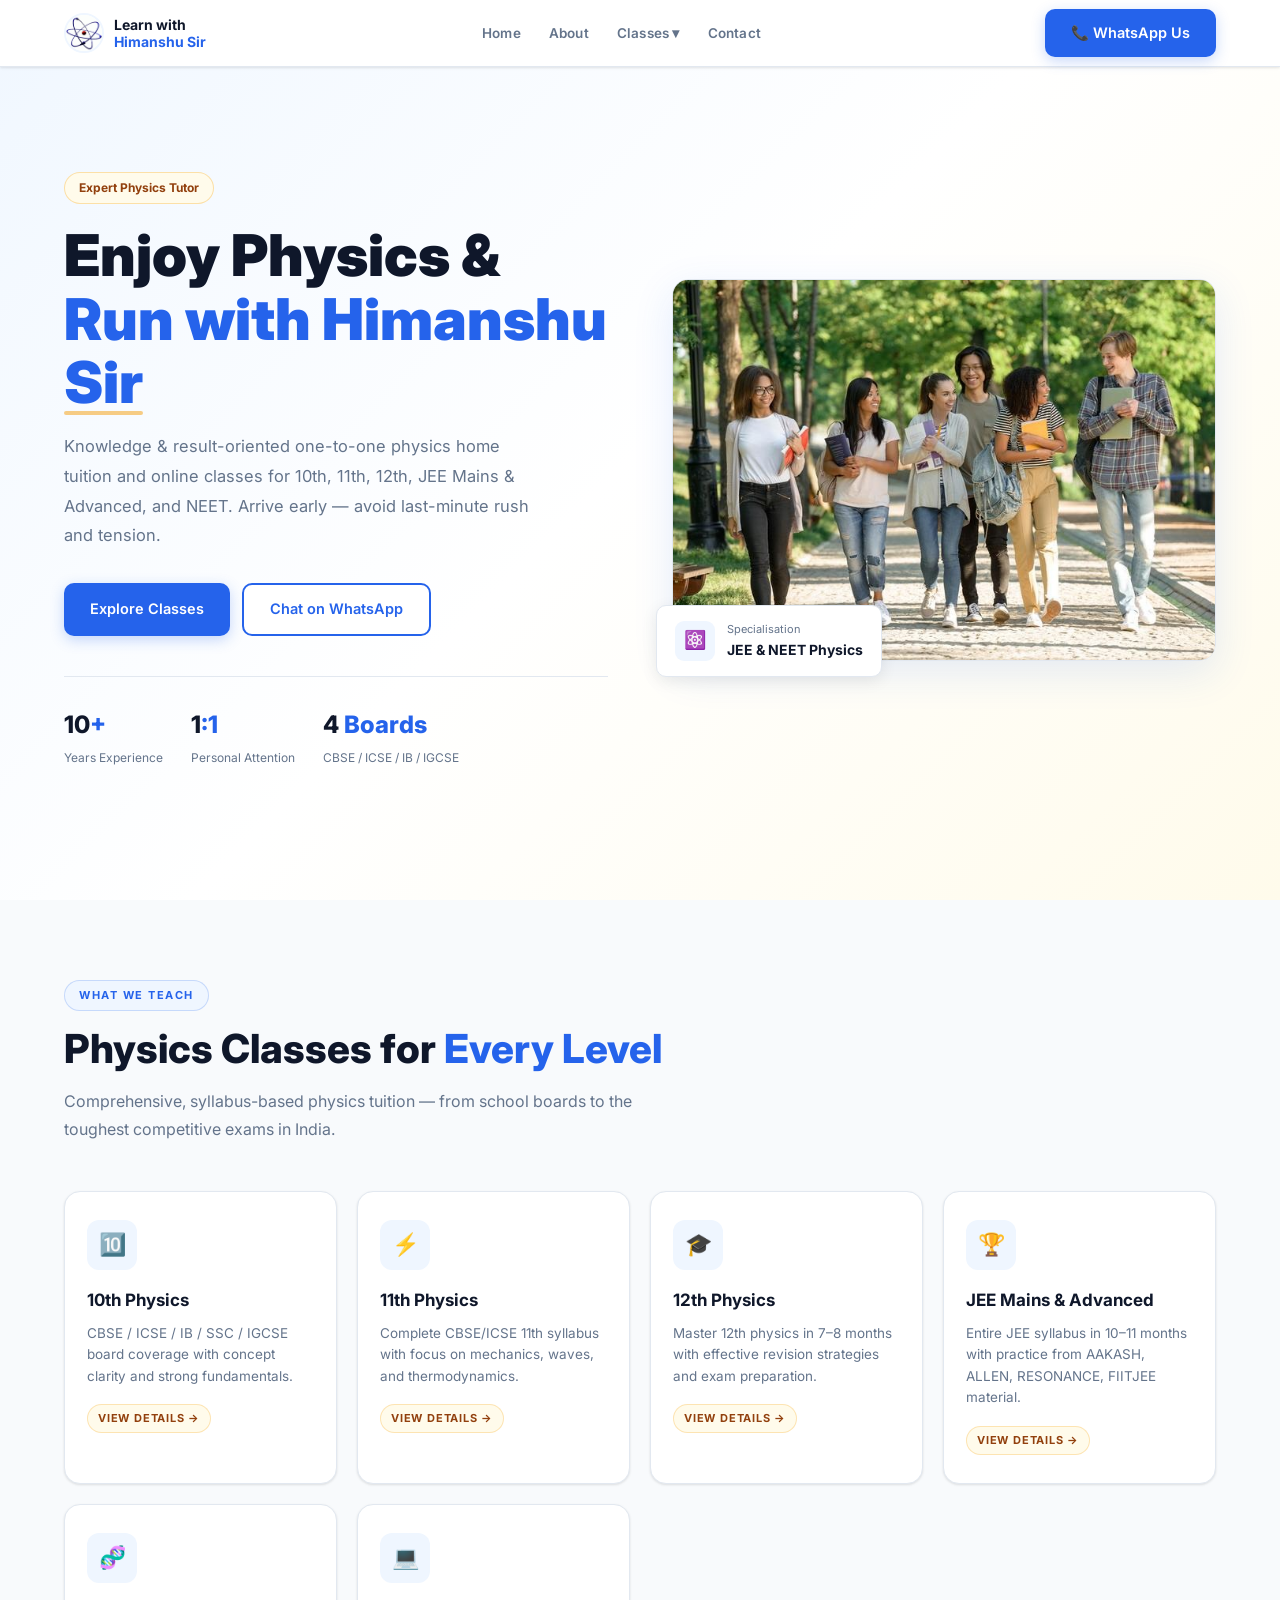
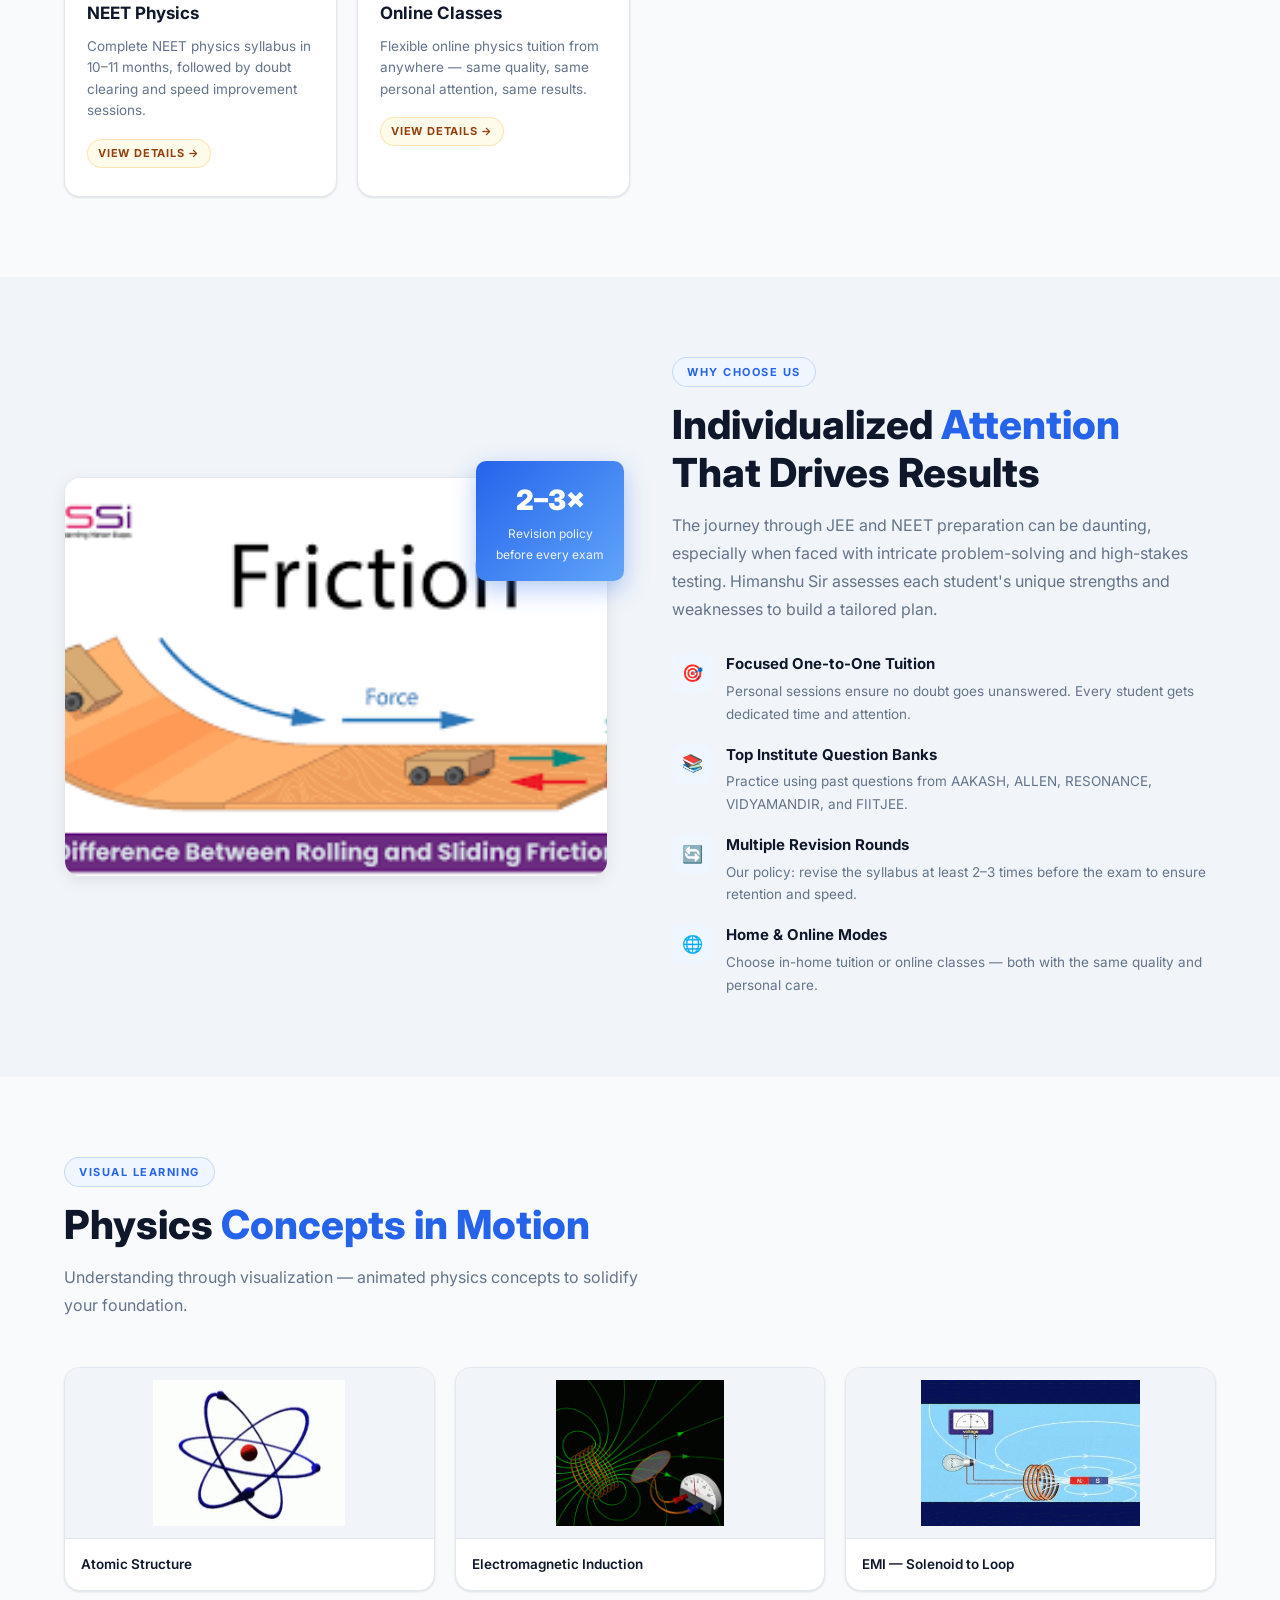
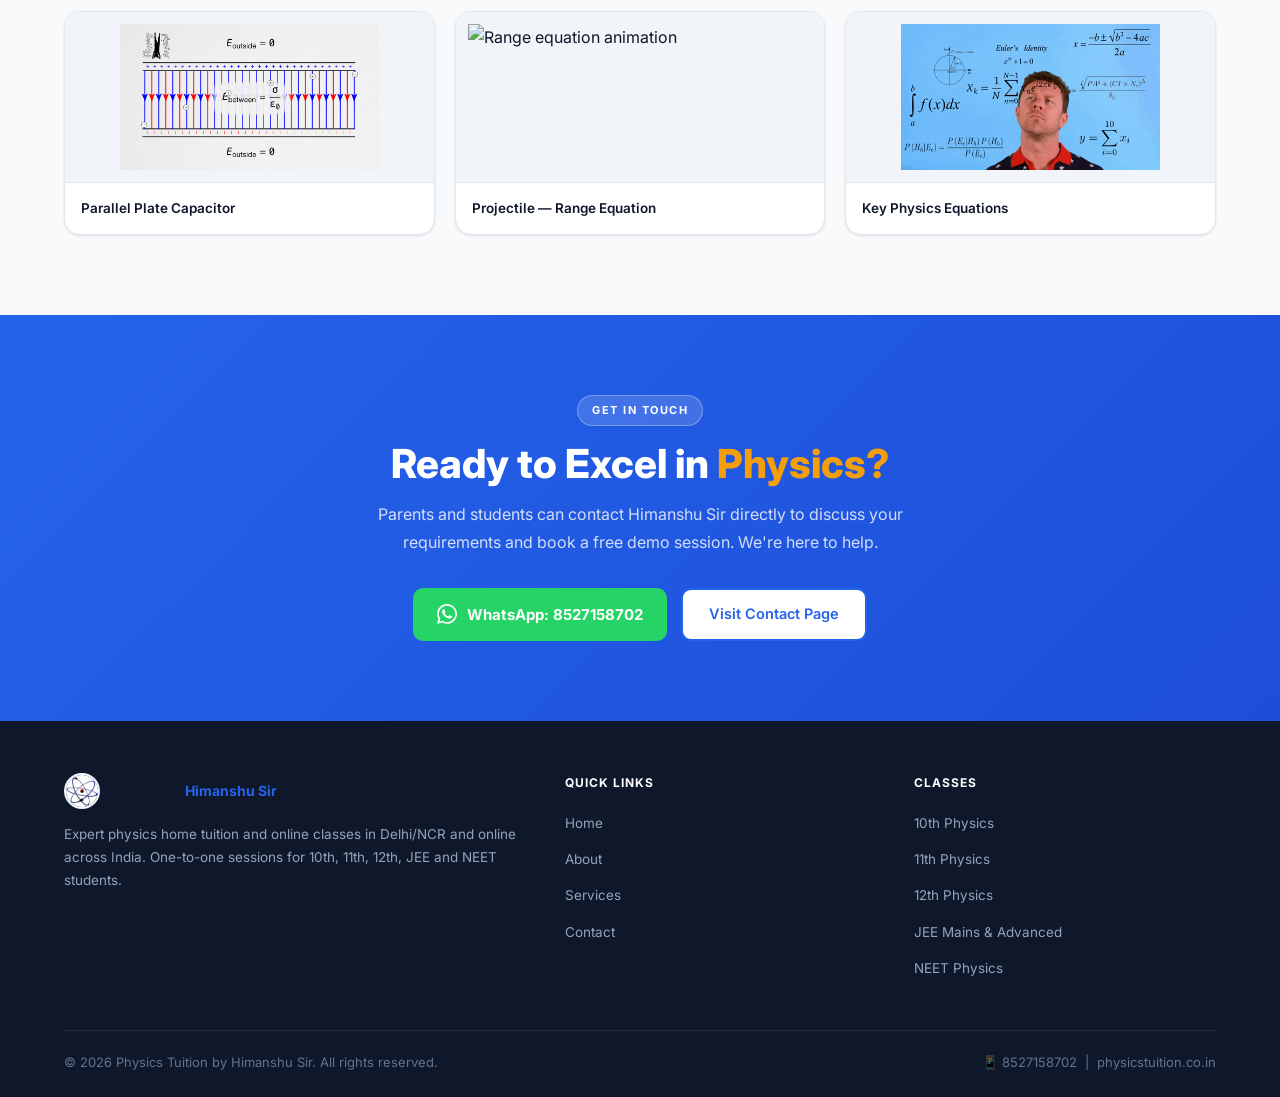
==== physicstuition-website/index.html @ 01b3d17a "first and last" ====
<!DOCTYPE html>
<html lang="en">

<head>
	<meta charset="UTF-8" />
	<meta name="viewport" content="width=device-width, initial-scale=1.0" />
	<meta name="description"
		content="Physics home tuition (one to one) and online classes for 10th, 11th, 12th, IIT/JEE and NEET preparation. Personalized guidance by Himanshu Sir." />
	<meta name="keywords"
		content="physics home tuition, physics online classes, JEE physics, NEET physics, 12th physics, Himanshu Sir" />
	<meta property="og:title" content="Physics Home Tuition & Online Classes | Himanshu Sir" />
	<meta property="og:description"
		content="One-to-one physics tuition for 10th, 11th, 12th, JEE and NEET by expert tutor Himanshu Sir." />
	<meta property="og:type" content="website" />
	<title>Physics Home Tuition &amp; Online Classes | Himanshu Sir</title>

	<!-- Favicons -->
	<link rel="icon" type="image/png" sizes="32x32" href="assets/images/favicon-32.png" />
	<link rel="icon" type="image/png" sizes="16x16" href="assets/images/favicon-16.png" />
	<link rel="apple-touch-icon" href="assets/images/favicon-180.png" />

	<!-- Stylesheet -->
	<link rel="stylesheet" href="assets/css/style.css" />
</head>

<body>

	<!-- ============================================================
       NAVIGATION
  ============================================================ -->
	<nav class="navbar" id="navbar">
		<div class="container">
			<div class="nav-inner">

				<!-- Logo -->
				<a href="index.html" class="nav-logo">
					<img src="assets/animations/abstract-atom.gif" alt="Physics Tuition Logo" />
					<span class="nav-logo-text">
						Learn with<br /><span>Himanshu Sir</span>
					</span>
				</a>

				<!-- Desktop Links -->
				<ul class="nav-links">
					<li><a href="index.html">Home</a></li>
					<li><a href="pages/home-tuition.html">About</a></li>

					<li class="nav-dropdown">
						<span>Classes ▾</span>
						<div class="nav-dropdown-menu">
							<a href="pages/syllabus.html">10th Physics</a>
							<a href="pages/physics-home-tuition.html">11th Physics</a>
							<a href="pages/12th-physics.html">12th Physics</a>
							<a href="pages/jee-mains.html">JEE Mains &amp; Advanced</a>
							<a href="pages/neet.html">NEET Physics</a>
							<a href="pages/online-classes.html">Online Classes</a>
						</div>
					</li>

					<li><a href="pages/contact.html">Contact</a></li>
				</ul>

				<!-- CTA Button -->
				<a href="https://wa.me/918527158702?text=thank%20you%20for%20choosing%20physics%20classes%20by%20Himanshu%20sir"
					class="btn btn-primary nav-cta" target="_blank" rel="noopener noreferrer">
					📞 WhatsApp Us
				</a>

				<!-- Hamburger -->
				<button class="nav-hamburger" id="hamburger" aria-label="Open menu">
					<span></span>
					<span></span>
					<span></span>
				</button>

			</div>
		</div>
	</nav>

	<!-- Mobile Navigation -->
	<div class="mobile-nav" id="mobileNav">
		<button class="mobile-nav-close" id="mobileClose">✕</button>
		<a href="index.html">Home</a>
		<a href="pages/home-tuition.html">About</a>
		<details>
			<summary>Classes</summary>
			<div>
				<a href="pages/syllabus.html">10th Physics</a>
				<a href="pages/physics-home-tuition.html">11th Physics</a>
				<a href="pages/12th-physics.html">12th Physics</a>
				<a href="pages/jee-mains.html">JEE Mains &amp; Advanced</a>
				<a href="pages/neet.html">NEET Physics</a>
				<a href="pages/online-classes.html">Online Classes</a>
			</div>
		</details>
		<a href="pages/contact.html">Contact</a>
		<a href="https://wa.me/918527158702" target="_blank" rel="noopener noreferrer"
			style="color: #25D366; margin-top: 8px;">
			WhatsApp: 8527158702
		</a>
	</div>


	<!-- ============================================================
       HERO
  ============================================================ -->
	<section class="hero">
		<div class="hero-bg"></div>
		<div class="hero-grid"></div>

		<div class="container">
			<div class="hero-content">

				<!-- Left: Text -->
				<div class="hero-text">
					<div class="hero-badge">Expert Physics Tutor</div>

					<h1 class="hero-title">
						Enjoy Physics &amp;<br />
						<span class="highlight">Run with Himanshu Sir</span>
					</h1>

					<p class="hero-desc">
						Knowledge &amp; result-oriented one-to-one physics home tuition and online classes
						for 10th, 11th, 12th, JEE Mains &amp; Advanced, and NEET. Arrive early — avoid
						last-minute rush and tension.
					</p>

					<div class="hero-actions">
						<a href="pages/home-tuition.html" class="btn btn-primary">Explore Classes</a>
						<a href="https://wa.me/918527158702" class="btn btn-outline" target="_blank"
							rel="noopener noreferrer">
							Chat on WhatsApp
						</a>
					</div>

					<div class="hero-stats">
						<div>
							<div class="hero-stat-num">10<span>+</span></div>
							<div class="hero-stat-label">Years Experience</div>
						</div>
						<div>
							<div class="hero-stat-num">1<span>:1</span></div>
							<div class="hero-stat-label">Personal Attention</div>
						</div>
						<div>
							<div class="hero-stat-num">4<span> Boards</span></div>
							<div class="hero-stat-label">CBSE / ICSE / IB / IGCSE</div>
						</div>
					</div>
				</div>

				<!-- Right: Visual Card -->
				<div class="hero-visual">
					<div class="hero-img-card">
						<img src="assets/images/hero-banner.jpg" alt="Physics classes in progress" loading="lazy" />
					</div>
					<div class="hero-float-card">
						<div class="icon">⚛️</div>
						<div>
							<div class="label">Specialisation</div>
							<div class="value">JEE &amp; NEET Physics</div>
						</div>
					</div>
				</div>

			</div>
		</div>
	</section>


	<!-- ============================================================
       CLASSES / COURSES
  ============================================================ -->
	<section class="section" id="classes">
		<div class="container">
			<span class="section-tag">What We Teach</span>
			<h2 class="section-title">Physics Classes for <span>Every Level</span></h2>
			<p class="section-subtitle">
				Comprehensive, syllabus-based physics tuition — from school boards to the toughest
				competitive exams in India.
			</p>

			<div class="courses-grid">

				<div class="course-card">
					<div class="course-icon">🔟</div>
					<h3 class="course-title">10th Physics</h3>
					<p class="course-desc">CBSE / ICSE / IB / SSC / IGCSE board coverage with concept clarity and strong
						fundamentals.</p>
					<a href="pages/syllabus.html" class="course-tag">View Details →</a>
				</div>

				<div class="course-card">
					<div class="course-icon">⚡</div>
					<h3 class="course-title">11th Physics</h3>
					<p class="course-desc">Complete CBSE/ICSE 11th syllabus with focus on mechanics, waves, and
						thermodynamics.</p>
					<a href="pages/physics-home-tuition.html" class="course-tag">View Details →</a>
				</div>

				<div class="course-card">
					<div class="course-icon">🎓</div>
					<h3 class="course-title">12th Physics</h3>
					<p class="course-desc">Master 12th physics in 7–8 months with effective revision strategies and exam
						preparation.</p>
					<a href="pages/12th-physics.html" class="course-tag">View Details →</a>
				</div>

				<div class="course-card">
					<div class="course-icon">🏆</div>
					<h3 class="course-title">JEE Mains &amp; Advanced</h3>
					<p class="course-desc">Entire JEE syllabus in 10–11 months with practice from AAKASH, ALLEN,
						RESONANCE, FIITJEE material.</p>
					<a href="pages/jee-mains.html" class="course-tag">View Details →</a>
				</div>

				<div class="course-card">
					<div class="course-icon">🧬</div>
					<h3 class="course-title">NEET Physics</h3>
					<p class="course-desc">Complete NEET physics syllabus in 10–11 months, followed by doubt clearing
						and speed improvement sessions.</p>
					<a href="pages/neet.html" class="course-tag">View Details →</a>
				</div>

				<div class="course-card">
					<div class="course-icon">💻</div>
					<h3 class="course-title">Online Classes</h3>
					<p class="course-desc">Flexible online physics tuition from anywhere — same quality, same personal
						attention, same results.</p>
					<a href="pages/online-classes.html" class="course-tag">View Details →</a>
				</div>

			</div>
		</div>
	</section>


	<!-- ============================================================
       ABOUT / WHY US
  ============================================================ -->
	<section class="section section-alt" id="about">
		<div class="container">
			<div class="about-grid">

				<!-- Image side -->
				<div class="about-img-wrap">
					<img src="assets/images/thumbnails/thumb-768x460.jpg" alt="Himanshu Sir teaching physics"
						loading="lazy" />
					<div class="about-badge">
						<div class="num">2–3×</div>
						<div class="lab">Revision policy<br />before every exam</div>
					</div>
				</div>

				<!-- Text side -->
				<div>
					<span class="section-tag">Why Choose Us</span>
					<h2 class="section-title">Individualized <span>Attention</span> That Drives Results</h2>
					<p class="section-subtitle" style="margin-bottom: 0;">
						The journey through JEE and NEET preparation can be daunting, especially when faced with
						intricate problem-solving and high-stakes testing. Himanshu Sir assesses each student's
						unique strengths and weaknesses to build a tailored plan.
					</p>

					<div class="about-features">

						<div class="about-feature">
							<div class="about-feature-icon">🎯</div>
							<div>
								<div class="about-feature-title">Focused One-to-One Tuition</div>
								<div class="about-feature-text">Personal sessions ensure no doubt goes unanswered. Every
									student gets dedicated time and attention.</div>
							</div>
						</div>

						<div class="about-feature">
							<div class="about-feature-icon">📚</div>
							<div>
								<div class="about-feature-title">Top Institute Question Banks</div>
								<div class="about-feature-text">Practice using past questions from AAKASH, ALLEN,
									RESONANCE, VIDYAMANDIR, and FIITJEE.</div>
							</div>
						</div>

						<div class="about-feature">
							<div class="about-feature-icon">🔄</div>
							<div>
								<div class="about-feature-title">Multiple Revision Rounds</div>
								<div class="about-feature-text">Our policy: revise the syllabus at least 2–3 times
									before the exam to ensure retention and speed.</div>
							</div>
						</div>

						<div class="about-feature">
							<div class="about-feature-icon">🌐</div>
							<div>
								<div class="about-feature-title">Home &amp; Online Modes</div>
								<div class="about-feature-text">Choose in-home tuition or online classes — both with the
									same quality and personal care.</div>
							</div>
						</div>

					</div>
				</div>

			</div>
		</div>
	</section>


	<!-- ============================================================
       PHYSICS ANIMATIONS SHOWCASE
  ============================================================ -->
	<section class="section" id="animations">
		<div class="container">
			<span class="section-tag">Visual Learning</span>
			<h2 class="section-title">Physics <span>Concepts in Motion</span></h2>
			<p class="section-subtitle">
				Understanding through visualization — animated physics concepts to solidify your foundation.
			</p>

			<div class="animations-grid">

				<div class="anim-card">
					<img src="assets/animations/abstract-atom.gif" alt="Atomic structure animation" loading="lazy" />
					<div class="anim-card-body">
						<div class="anim-card-title">Atomic Structure</div>
					</div>
				</div>

				<div class="anim-card">
					<img src="assets/animations/electromagnetic-induction.gif" alt="Electromagnetic induction animation"
						loading="lazy" />
					<div class="anim-card-body">
						<div class="anim-card-title">Electromagnetic Induction</div>
					</div>
				</div>

				<div class="anim-card">
					<img src="assets/animations/emi.gif" alt="EMI animation" loading="lazy" />
					<div class="anim-card-body">
						<div class="anim-card-title">EMI — Solenoid to Loop</div>
					</div>
				</div>

				<div class="anim-card">
					<img src="assets/animations/parallel-plate.gif" alt="Parallel plate capacitor animation"
						loading="lazy" />
					<div class="anim-card-body">
						<div class="anim-card-title">Parallel Plate Capacitor</div>
					</div>
				</div>

				<div class="anim-card">
					<img src="assets/animations/range-equation.gif" alt="Range equation animation" loading="lazy" />
					<div class="anim-card-body">
						<div class="anim-card-title">Projectile — Range Equation</div>
					</div>
				</div>

				<div class="anim-card">
					<img src="assets/animations/equations.gif" alt="Physics equations animation" loading="lazy" />
					<div class="anim-card-body">
						<div class="anim-card-title">Key Physics Equations</div>
					</div>
				</div>

			</div>
		</div>
	</section>


	<!-- ============================================================
       CONTACT / CTA
  ============================================================ -->
	<section class="cta-section">
		<div class="container">
			<span class="section-tag">Get in Touch</span>
			<h2 class="section-title" style="margin-bottom: 12px;">
				Ready to Excel in <span>Physics?</span>
			</h2>
			<p class="section-subtitle">
				Parents and students can contact Himanshu Sir directly to discuss your requirements
				and book a free demo session. We're here to help.
			</p>

			<div class="cta-actions">
				<a href="https://wa.me/918527158702?text=thank%20you%20for%20choosing%20physics%20classes%20by%20Himanshu%20sir"
					class="whatsapp-btn" target="_blank" rel="noopener noreferrer">
					<svg viewBox="0 0 24 24" xmlns="http://www.w3.org/2000/svg">
						<path
							d="M17.472 14.382c-.297-.149-1.758-.867-2.03-.967-.273-.099-.471-.148-.67.15-.197.297-.767.966-.94 1.164-.173.199-.347.223-.644.075-.297-.15-1.255-.463-2.39-1.475-.883-.788-1.48-1.761-1.653-2.059-.173-.297-.018-.458.13-.606.134-.133.298-.347.446-.52.149-.174.198-.298.298-.497.099-.198.05-.371-.025-.52-.075-.149-.669-1.612-.916-2.207-.242-.579-.487-.5-.669-.51-.173-.008-.371-.01-.57-.01-.198 0-.52.074-.792.372-.272.297-1.04 1.016-1.04 2.479 0 1.462 1.065 2.875 1.213 3.074.149.198 2.096 3.2 5.077 4.487.709.306 1.262.489 1.694.625.712.227 1.36.195 1.871.118.571-.085 1.758-.719 2.006-1.413.248-.694.248-1.289.173-1.413-.074-.124-.272-.198-.57-.347m-5.421 7.403h-.004a9.87 9.87 0 01-5.031-1.378l-.361-.214-3.741.982.998-3.648-.235-.374a9.86 9.86 0 01-1.51-5.26c.001-5.45 4.436-9.884 9.888-9.884 2.64 0 5.122 1.03 6.988 2.898a9.825 9.825 0 012.893 6.994c-.003 5.45-4.437 9.884-9.885 9.884m8.413-18.297A11.815 11.815 0 0012.05 0C5.495 0 .16 5.335.157 11.892c0 2.096.547 4.142 1.588 5.945L.057 24l6.305-1.654a11.882 11.882 0 005.683 1.448h.005c6.554 0 11.89-5.335 11.893-11.893a11.821 11.821 0 00-3.48-8.413z" />
					</svg>
					WhatsApp: 8527158702
				</a>
				<a href="pages/contact.html" class="btn btn-outline">Visit Contact Page</a>
			</div>
		</div>
	</section>


	<!-- ============================================================
       FOOTER
  ============================================================ -->
	<footer>
		<div class="container">
			<div class="footer-inner">

				<!-- Brand -->
				<div class="footer-brand">
					<div class="nav-logo">
						<img src="assets/animations/abstract-atom.gif" alt="Logo"
							style="width:36px;height:36px;border-radius:50%;" />
						<span class="nav-logo-text">Learn with <span>Himanshu Sir</span></span>
					</div>
					<p>
						Expert physics home tuition and online classes in Delhi/NCR and online across India.
						One-to-one sessions for 10th, 11th, 12th, JEE and NEET students.
					</p>
				</div>

				<!-- Quick Links -->
				<div class="footer-col">
					<h4>Quick Links</h4>
					<ul>
						<li><a href="index.html">Home</a></li>
						<li><a href="pages/home-tuition.html">About</a></li>
						<li><a href="pages/online-classes.html">Services</a></li>
						<li><a href="pages/contact.html">Contact</a></li>
					</ul>
				</div>

				<!-- Classes -->
				<div class="footer-col">
					<h4>Classes</h4>
					<ul>
						<li><a href="pages/syllabus.html">10th Physics</a></li>
						<li><a href="pages/physics-home-tuition.html">11th Physics</a></li>
						<li><a href="pages/12th-physics.html">12th Physics</a></li>
						<li><a href="pages/jee-mains.html">JEE Mains &amp; Advanced</a></li>
						<li><a href="pages/neet.html">NEET Physics</a></li>
					</ul>
				</div>

			</div>

			<div class="footer-bottom">
				<span>© 2026 Physics Tuition by Himanshu Sir. All rights reserved.</span>
				<span>📱 8527158702 &nbsp;|&nbsp; physicstuition.co.in</span>
			</div>
		</div>
	</footer>


	<!-- ============================================================
       JAVASCRIPT
  ============================================================ -->
	<script>
		// Navbar scroll effect
		const navbar = document.getElementById('navbar');
		window.addEventListener('scroll', () => {
			navbar.classList.toggle('scrolled', window.scrollY > 40);
		});

		// Mobile menu
		const hamburger = document.getElementById('hamburger');
		const mobileNav = document.getElementById('mobileNav');
		const mobileClose = document.getElementById('mobileClose');

		hamburger.addEventListener('click', () => {
			mobileNav.classList.add('open');
			document.body.style.overflow = 'hidden';
		});

		mobileClose.addEventListener('click', closeMobile);
		mobileNav.querySelectorAll('a').forEach(link => link.addEventListener('click', closeMobile));

		function closeMobile() {
			mobileNav.classList.remove('open');
			document.body.style.overflow = '';
		}
	</script>

</body>

</html>
---- physicstuition-website/assets/css/style.css ----
/* ============================================================
   Physics Tuition — Educational Design System
   Theme: Clean, trustworthy, academic — Indigo + Amber + White
   Font: Inter (Google Fonts)
   ============================================================ */

@import url('https://fonts.googleapis.com/css2?family=Inter:wght@300;400;500;600;700;800;900&display=swap');

/* ---- CSS Variables ---- */
:root {
  --primary: #2563eb;
  --primary-dark: #1d4ed8;
  --primary-light: #eff6ff;
  --accent: #f59e0b;
  --accent-light: #fffbeb;
  --success: #10b981;
  --bg: #f8fafc;
  --bg-card: #ffffff;
  --bg-section: #f1f5f9;
  --text: #0f172a;
  --text-muted: #64748b;
  --text-light: #94a3b8;
  --border: #e2e8f0;
  --border-strong: #cbd5e1;
  --radius: 10px;
  --radius-lg: 16px;
  --shadow-sm: 0 1px 3px rgba(0, 0, 0, 0.08), 0 1px 2px rgba(0, 0, 0, 0.04);
  --shadow: 0 4px 16px rgba(0, 0, 0, 0.08);
  --shadow-lg: 0 12px 40px rgba(37, 99, 235, 0.12);
  --transition: 0.22s ease;
  --max-w: 1200px;
}

/* ---- Reset ---- */
*,
*::before,
*::after {
  box-sizing: border-box;
  margin: 0;
  padding: 0;
}

html {
  scroll-behavior: smooth;
}

body {
  font-family: 'Inter', sans-serif;
  background: var(--bg);
  color: var(--text);
  line-height: 1.7;
  -webkit-font-smoothing: antialiased;
}

img {
  max-width: 100%;
  display: block;
}

a {
  color: inherit;
  text-decoration: none;
}

ul {
  list-style: none;
}

/* ---- Utility ---- */
.container {
  max-width: var(--max-w);
  margin: 0 auto;
  padding: 0 24px;
}

.section {
  padding: 80px 0;
}

.section-alt {
  background: var(--bg-section);
}

.section-tag {
  display: inline-block;
  background: var(--primary-light);
  color: var(--primary);
  font-size: 11px;
  font-weight: 700;
  letter-spacing: 1.5px;
  text-transform: uppercase;
  padding: 5px 14px;
  border-radius: 999px;
  border: 1px solid rgba(37, 99, 235, 0.2);
  margin-bottom: 14px;
}

.section-title {
  font-size: clamp(26px, 3.5vw, 40px);
  font-weight: 800;
  line-height: 1.2;
  color: var(--text);
  margin-bottom: 14px;
}

.section-title span {
  color: var(--primary);
}

.section-subtitle {
  color: var(--text-muted);
  font-size: 16px;
  max-width: 580px;
  line-height: 1.75;
}

.btn {
  display: inline-flex;
  align-items: center;
  gap: 8px;
  padding: 12px 26px;
  border-radius: var(--radius);
  font-size: 14.5px;
  font-weight: 600;
  cursor: pointer;
  border: none;
  transition: var(--transition);
  font-family: inherit;
}

.btn-primary {
  background: var(--primary);
  color: #fff;
  box-shadow: 0 4px 14px rgba(37, 99, 235, 0.25);
}

.btn-primary:hover {
  background: var(--primary-dark);
  transform: translateY(-1px);
  box-shadow: 0 6px 20px rgba(37, 99, 235, 0.35);
}

.btn-outline {
  background: #fff;
  color: var(--primary);
  border: 2px solid var(--primary);
}

.btn-outline:hover {
  background: var(--primary-light);
}

.btn-accent {
  background: var(--accent);
  color: #fff;
  box-shadow: 0 4px 14px rgba(245, 158, 11, 0.25);
}

.btn-accent:hover {
  background: #d97706;
  transform: translateY(-1px);
}

/* ============================================================
   NAVBAR
   ============================================================ */
.navbar {
  position: fixed;
  top: 0;
  left: 0;
  right: 0;
  z-index: 1000;
  background: rgba(255, 255, 255, 0.96);
  backdrop-filter: blur(12px);
  border-bottom: 1px solid var(--border);
  box-shadow: var(--shadow-sm);
  transition: var(--transition);
}

.nav-inner {
  display: flex;
  align-items: center;
  justify-content: space-between;
  height: 66px;
}

.nav-logo {
  display: flex;
  align-items: center;
  gap: 10px;
}

.nav-logo img {
  width: 40px;
  height: 40px;
  border-radius: 50%;
  object-fit: cover;
  border: 2px solid var(--primary-light);
}

.nav-logo-text {
  font-size: 14px;
  font-weight: 700;
  line-height: 1.25;
  color: var(--text);
}

.nav-logo-text span {
  color: var(--primary);
}

.nav-links {
  display: flex;
  align-items: center;
  gap: 4px;
}

.nav-links a,
.nav-dropdown>span {
  padding: 7px 12px;
  border-radius: 7px;
  font-size: 13.5px;
  font-weight: 600;
  color: var(--text-muted);
  letter-spacing: 0.2px;
  transition: var(--transition);
  cursor: pointer;
  display: block;
}

.nav-links a:hover,
.nav-dropdown>span:hover {
  color: var(--primary);
  background: var(--primary-light);
}

.nav-links a.active {
  color: var(--primary);
  background: var(--primary-light);
}

.nav-dropdown {
  position: relative;
}

.nav-dropdown-menu {
  display: none;
  position: absolute;
  top: calc(100% + 6px);
  left: 0;
  background: #fff;
  border: 1px solid var(--border);
  border-radius: var(--radius);
  min-width: 210px;
  overflow: hidden;
  box-shadow: var(--shadow);
}

.nav-dropdown:hover .nav-dropdown-menu {
  display: block;
}

.nav-dropdown-menu a {
  display: block;
  padding: 10px 16px;
  font-size: 13.5px;
  font-weight: 500;
  color: var(--text-muted);
  border-radius: 0;
  border-bottom: 1px solid var(--border);
}

.nav-dropdown-menu a:last-child {
  border-bottom: none;
}

.nav-dropdown-menu a:hover {
  background: var(--primary-light);
  color: var(--primary);
}

.nav-cta {
  margin-left: 8px;
}

.nav-hamburger {
  display: none;
  flex-direction: column;
  gap: 5px;
  cursor: pointer;
  padding: 6px;
  background: none;
  border: none;
}

.nav-hamburger span {
  display: block;
  width: 22px;
  height: 2px;
  background: var(--text);
  border-radius: 2px;
  transition: var(--transition);
}

/* ============================================================
   MOBILE NAV
   ============================================================ */
.mobile-nav {
  display: none;
  position: fixed;
  inset: 0;
  z-index: 999;
  background: #fff;
  padding: 80px 24px 40px;
  flex-direction: column;
  gap: 4px;
  overflow-y: auto;
}

.mobile-nav.open {
  display: flex;
}

.mobile-nav a,
.mobile-nav details summary {
  font-size: 16px;
  font-weight: 600;
  color: var(--text);
  padding: 14px 12px;
  border-bottom: 1px solid var(--border);
  display: block;
  cursor: pointer;
  list-style: none;
  border-radius: var(--radius);
}

.mobile-nav a:hover {
  background: var(--primary-light);
  color: var(--primary);
}

.mobile-nav details summary {
  background: none;
}

.mobile-nav details div a {
  font-size: 14px;
  color: var(--text-muted);
  padding: 10px 12px 10px 24px;
  border-bottom: none;
}

.mobile-nav-close {
  position: absolute;
  top: 18px;
  right: 18px;
  font-size: 26px;
  cursor: pointer;
  color: var(--text-muted);
  background: none;
  border: none;
  line-height: 1;
}

/* ============================================================
   HERO
   ============================================================ */
.hero {
  min-height: 100vh;
  display: flex;
  align-items: center;
  padding: 100px 0 60px;
  position: relative;
  overflow: hidden;
  background: linear-gradient(135deg, #f0f7ff 0%, #fff 50%, #fffbeb 100%);
}

.hero-shapes {
  position: absolute;
  inset: 0;
  pointer-events: none;
  overflow: hidden;
}

.hero-shapes::before {
  content: '';
  position: absolute;
  width: 600px;
  height: 600px;
  background: radial-gradient(circle, rgba(37, 99, 235, 0.07) 0%, transparent 70%);
  top: -100px;
  right: -100px;
  border-radius: 50%;
}

.hero-shapes::after {
  content: '';
  position: absolute;
  width: 400px;
  height: 400px;
  background: radial-gradient(circle, rgba(245, 158, 11, 0.08) 0%, transparent 70%);
  bottom: -80px;
  left: -80px;
  border-radius: 50%;
}

.hero-content {
  position: relative;
  z-index: 1;
  display: grid;
  grid-template-columns: 1fr 1fr;
  gap: 64px;
  align-items: center;
}

.hero-badge {
  display: inline-flex;
  align-items: center;
  gap: 8px;
  background: var(--accent-light);
  border: 1px solid rgba(245, 158, 11, 0.3);
  color: #92400e;
  font-size: 12px;
  font-weight: 700;
  padding: 5px 14px;
  border-radius: 999px;
  margin-bottom: 20px;
}

.hero-badge .dot {
  width: 7px;
  height: 7px;
  background: var(--accent);
  border-radius: 50%;
}

.hero-title {
  font-size: clamp(32px, 4.5vw, 58px);
  font-weight: 900;
  line-height: 1.1;
  color: var(--text);
  margin-bottom: 18px;
}

.hero-title .highlight {
  color: var(--primary);
  position: relative;
}

.hero-title .highlight::after {
  content: '';
  position: absolute;
  bottom: 2px;
  left: 0;
  right: 0;
  height: 4px;
  background: var(--accent);
  border-radius: 2px;
  opacity: 0.5;
}

.hero-desc {
  font-size: 16.5px;
  color: var(--text-muted);
  margin-bottom: 32px;
  max-width: 480px;
  line-height: 1.8;
}

.hero-actions {
  display: flex;
  gap: 12px;
  flex-wrap: wrap;
}

.hero-stats {
  display: flex;
  gap: 28px;
  margin-top: 40px;
  padding-top: 28px;
  border-top: 1px solid var(--border);
  flex-wrap: wrap;
}

.hero-stat-num {
  font-size: 24px;
  font-weight: 800;
  color: var(--text);
}

.hero-stat-num span {
  color: var(--primary);
}

.hero-stat-label {
  font-size: 12px;
  color: var(--text-muted);
  margin-top: 2px;
}

.hero-visual {
  position: relative;
}

.hero-img-card {
  border-radius: var(--radius-lg);
  overflow: hidden;
  border: 1px solid var(--border);
  box-shadow: var(--shadow-lg);
}

.hero-img-card img {
  width: 100%;
  height: 380px;
  object-fit: cover;
}

.hero-float-card {
  position: absolute;
  bottom: -16px;
  left: -16px;
  background: #fff;
  border: 1px solid var(--border);
  border-radius: var(--radius);
  padding: 14px 18px;
  box-shadow: var(--shadow);
  display: flex;
  align-items: center;
  gap: 12px;
}

.hero-float-card .icon {
  width: 40px;
  height: 40px;
  border-radius: 9px;
  background: var(--primary-light);
  display: flex;
  align-items: center;
  justify-content: center;
  font-size: 18px;
}

.hero-float-card .label {
  font-size: 11px;
  color: var(--text-muted);
}

.hero-float-card .value {
  font-size: 14px;
  font-weight: 700;
  color: var(--text);
}

/* ============================================================
   COURSE CARDS
   ============================================================ */
.courses-grid {
  display: grid;
  grid-template-columns: repeat(auto-fit, minmax(220px, 1fr));
  gap: 20px;
  margin-top: 48px;
}

.course-card {
  background: #fff;
  border: 1px solid var(--border);
  border-radius: var(--radius-lg);
  padding: 28px 22px;
  transition: var(--transition);
  position: relative;
  overflow: hidden;
  box-shadow: var(--shadow-sm);
}

.course-card::after {
  content: '';
  position: absolute;
  bottom: 0;
  left: 0;
  right: 0;
  height: 3px;
  background: linear-gradient(90deg, var(--primary), var(--accent));
  transform: scaleX(0);
  transform-origin: left;
  transition: var(--transition);
}

.course-card:hover {
  border-color: rgba(37, 99, 235, 0.3);
  transform: translateY(-4px);
  box-shadow: var(--shadow-lg);
}

.course-card:hover::after {
  transform: scaleX(1);
}

.course-icon {
  width: 50px;
  height: 50px;
  border-radius: 12px;
  background: var(--primary-light);
  color: var(--primary);
  font-size: 22px;
  display: flex;
  align-items: center;
  justify-content: center;
  margin-bottom: 16px;
}

.course-title {
  font-size: 17px;
  font-weight: 700;
  margin-bottom: 8px;
  color: var(--text);
}

.course-desc {
  font-size: 13.5px;
  color: var(--text-muted);
  line-height: 1.6;
  margin-bottom: 16px;
}

.course-tag {
  display: inline-block;
  background: var(--accent-light);
  color: #92400e;
  font-size: 11px;
  font-weight: 700;
  padding: 4px 10px;
  border-radius: 999px;
  border: 1px solid rgba(245, 158, 11, 0.25);
  text-transform: uppercase;
  letter-spacing: 0.8px;
}

.course-tag:hover {
  background: var(--accent);
  color: #fff;
}

/* ============================================================
   ABOUT / WHY US
   ============================================================ */
.about-grid {
  display: grid;
  grid-template-columns: 1fr 1fr;
  gap: 64px;
  align-items: center;
}

.about-img-wrap {
  position: relative;
}

.about-img-wrap img {
  border-radius: var(--radius-lg);
  width: 100%;
  height: 400px;
  object-fit: cover;
  border: 1px solid var(--border);
  box-shadow: var(--shadow);
}

.about-badge {
  position: absolute;
  top: -16px;
  right: -16px;
  background: linear-gradient(135deg, var(--primary), #60a5fa);
  color: #fff;
  border-radius: var(--radius);
  padding: 16px 20px;
  text-align: center;
  box-shadow: 0 8px 24px rgba(37, 99, 235, 0.35);
}

.about-badge .num {
  font-size: 28px;
  font-weight: 900;
}

.about-badge .lab {
  font-size: 12px;
  opacity: 0.9;
}

.about-features {
  margin-top: 28px;
  display: flex;
  flex-direction: column;
  gap: 16px;
}

.about-feature {
  display: flex;
  gap: 14px;
  align-items: flex-start;
}

.about-feature-icon {
  flex-shrink: 0;
  width: 40px;
  height: 40px;
  border-radius: 10px;
  background: var(--primary-light);
  color: var(--primary);
  display: flex;
  align-items: center;
  justify-content: center;
  font-size: 17px;
  margin-top: 2px;
}

.about-feature-title {
  font-size: 15px;
  font-weight: 700;
  margin-bottom: 3px;
}

.about-feature-text {
  font-size: 13.5px;
  color: var(--text-muted);
}

/* ============================================================
   PHYSICS ANIMATIONS SHOWCASE
   ============================================================ */
.animations-grid {
  display: grid;
  grid-template-columns: repeat(3, 1fr);
  gap: 20px;
  margin-top: 48px;
}

.anim-card {
  background: #fff;
  border: 1px solid var(--border);
  border-radius: var(--radius-lg);
  overflow: hidden;
  box-shadow: var(--shadow-sm);
  transition: var(--transition);
}

.anim-card:hover {
  border-color: rgba(37, 99, 235, 0.3);
  transform: translateY(-3px);
  box-shadow: var(--shadow);
}

.anim-card img {
  width: 100%;
  height: 170px;
  object-fit: contain;
  background: var(--bg-section);
  padding: 12px;
}

.anim-card-body {
  padding: 14px 16px;
  border-top: 1px solid var(--border);
}

.anim-card-title {
  font-size: 13.5px;
  font-weight: 600;
  color: var(--text);
}

/* ============================================================
   CTA SECTION
   ============================================================ */
.cta-section {
  background: linear-gradient(135deg, var(--primary) 0%, #1d4ed8 100%);
  color: #fff;
  text-align: center;
  padding: 80px 0;
}

.cta-section .section-tag {
  background: rgba(255, 255, 255, 0.15);
  color: #fff;
  border-color: rgba(255, 255, 255, 0.3);
}

.cta-section .section-title {
  color: #fff;
}

.cta-section .section-title span {
  color: var(--accent);
}

.cta-section .section-subtitle {
  color: rgba(255, 255, 255, 0.8);
  margin: 0 auto 32px;
}

.cta-actions {
  display: flex;
  gap: 14px;
  justify-content: center;
  flex-wrap: wrap;
}

.whatsapp-btn {
  display: inline-flex;
  align-items: center;
  gap: 10px;
  background: #25D366;
  color: #fff;
  padding: 12px 24px;
  border-radius: var(--radius);
  font-size: 15px;
  font-weight: 700;
  transition: var(--transition);
}

.whatsapp-btn:hover {
  background: #1da851;
  transform: translateY(-2px);
}

.whatsapp-btn svg {
  width: 20px;
  height: 20px;
  fill: currentColor;
}

/* ============================================================
   FOOTER
   ============================================================ */
footer {
  background: #0f172a;
  color: #cbd5e1;
  padding: 52px 0 24px;
}

.footer-inner {
  display: grid;
  grid-template-columns: 1.5fr 1fr 1fr;
  gap: 48px;
  margin-bottom: 40px;
}

.footer-brand p {
  font-size: 13.5px;
  color: #94a3b8;
  margin-top: 14px;
  line-height: 1.7;
}

.footer-logo-text {
  font-size: 14px;
  font-weight: 700;
  color: #fff;
}

.footer-logo-text span {
  color: #60a5fa;
}

.footer-col h4 {
  font-size: 12px;
  font-weight: 700;
  text-transform: uppercase;
  letter-spacing: 1px;
  color: #fff;
  margin-bottom: 16px;
}

.footer-col ul li {
  margin-bottom: 9px;
}

.footer-col ul a {
  font-size: 13.5px;
  color: #94a3b8;
  transition: var(--transition);
}

.footer-col ul a:hover {
  color: #60a5fa;
}

.footer-bottom {
  border-top: 1px solid rgba(255, 255, 255, 0.08);
  padding-top: 20px;
  display: flex;
  justify-content: space-between;
  align-items: center;
  font-size: 13px;
  color: #64748b;
  flex-wrap: wrap;
  gap: 10px;
}

/* ============================================================
   PAGE HERO (sub-pages)
   ============================================================ */
.page-hero {
  padding: 140px 0 72px;
  background: linear-gradient(135deg, #eff6ff 0%, #fff 60%, #fffbeb 100%);
  border-bottom: 1px solid var(--border);
  position: relative;
  overflow: hidden;
}

.page-hero-deco {
  position: absolute;
  top: -60px;
  right: -60px;
  width: 400px;
  height: 400px;
  background: radial-gradient(circle, rgba(37, 99, 235, 0.06) 0%, transparent 70%);
  border-radius: 50%;
}

.page-hero-content {
  position: relative;
  z-index: 1;
  max-width: 720px;
}

/* ============================================================
   CONTENT CARDS (sub-pages)
   ============================================================ */
.content-card {
  background: #fff;
  border: 1px solid var(--border);
  border-radius: var(--radius-lg);
  padding: 36px;
  margin-bottom: 24px;
  box-shadow: var(--shadow-sm);
}

/* ============================================================
   RESPONSIVE
   ============================================================ */
@media (max-width: 1024px) {
  .hero-content {
    grid-template-columns: 1fr;
    gap: 40px;
  }

  .hero-visual {
    display: none;
  }

  .about-grid {
    grid-template-columns: 1fr;
    gap: 40px;
  }

  .footer-inner {
    grid-template-columns: 1fr 1fr;
  }

  .animations-grid {
    grid-template-columns: repeat(2, 1fr);
  }
}

@media (max-width: 768px) {

  .nav-links,
  .nav-cta {
    display: none;
  }

  .nav-hamburger {
    display: flex;
  }

  .hero-stats {
    flex-wrap: wrap;
    gap: 20px;
  }

  .courses-grid {
    grid-template-columns: 1fr;
  }

  .animations-grid {
    grid-template-columns: 1fr;
  }

  .footer-inner {
    grid-template-columns: 1fr;
    gap: 28px;
  }

  .footer-bottom {
    flex-direction: column;
    text-align: center;
  }

  .cta-actions {
    flex-direction: column;
    align-items: center;
  }

  .section {
    padding: 60px 0;
  }

  .content-card {
    padding: 24px;
  }
}
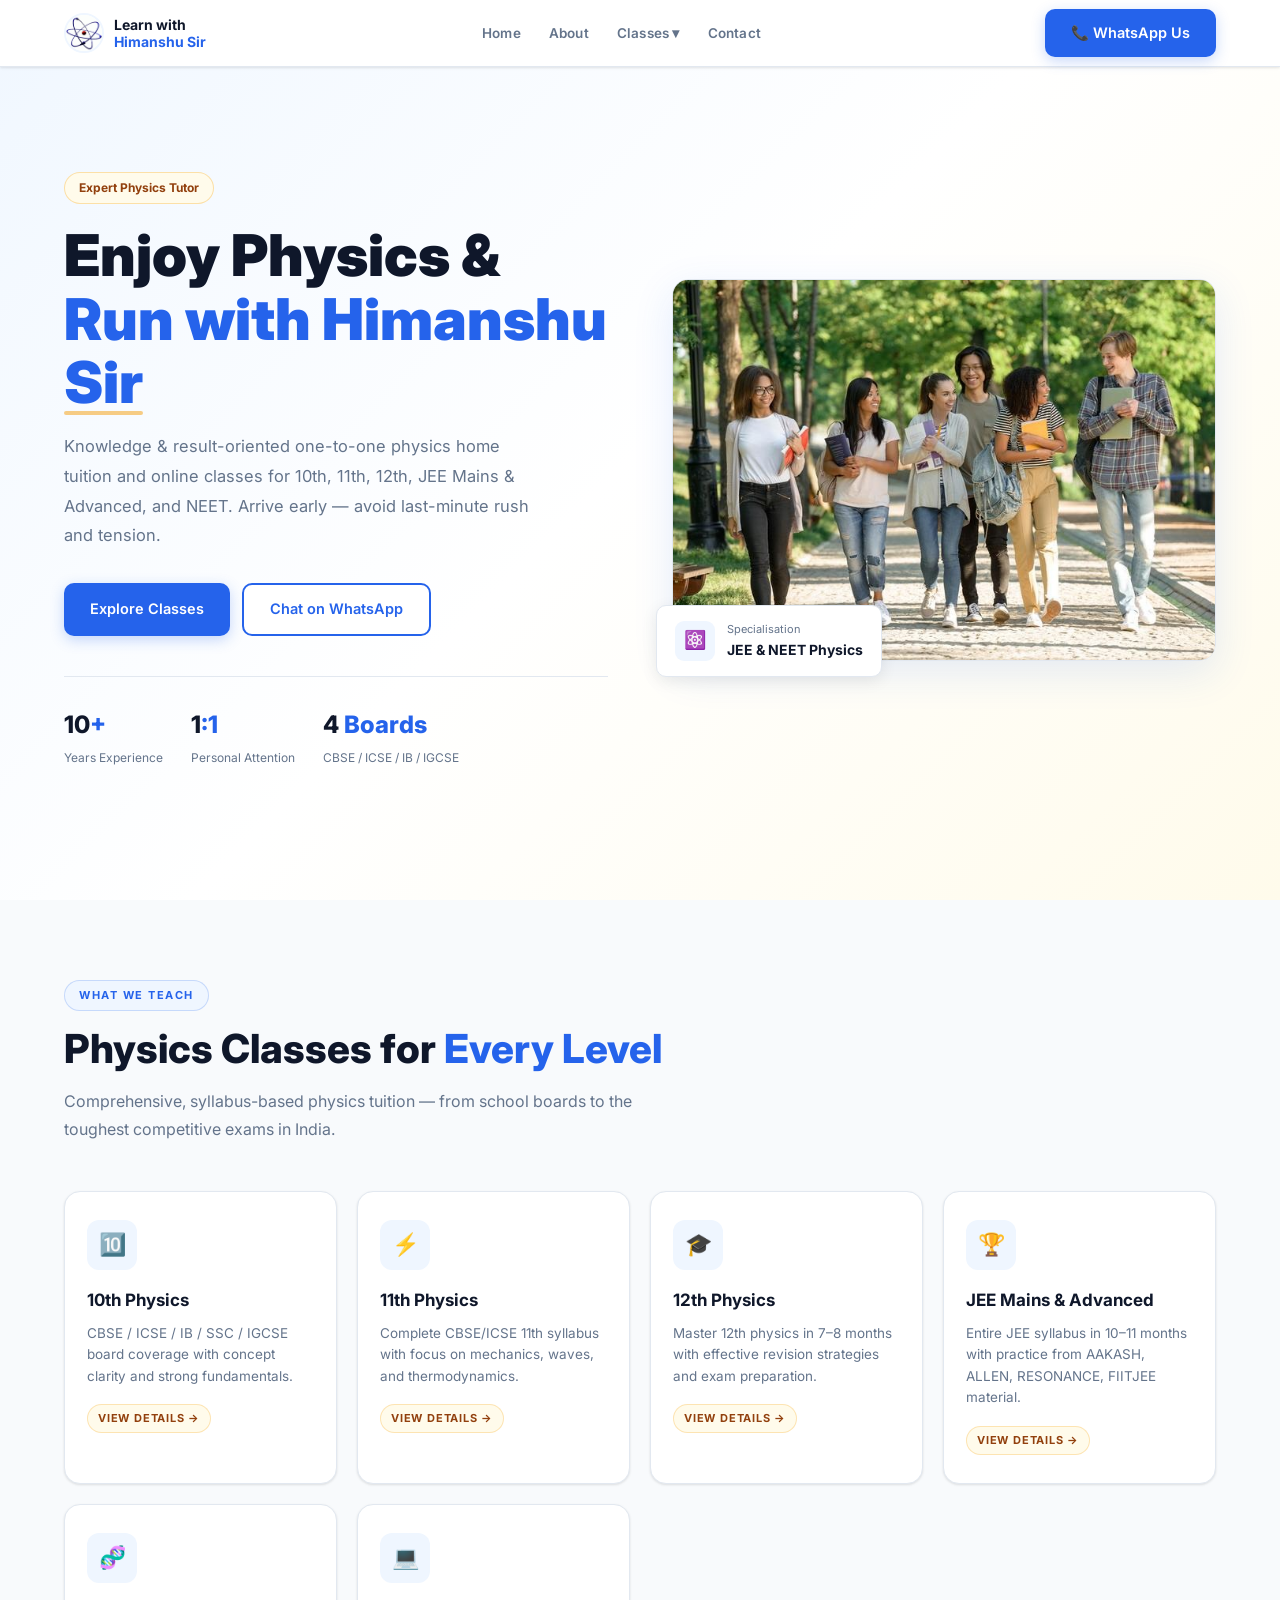
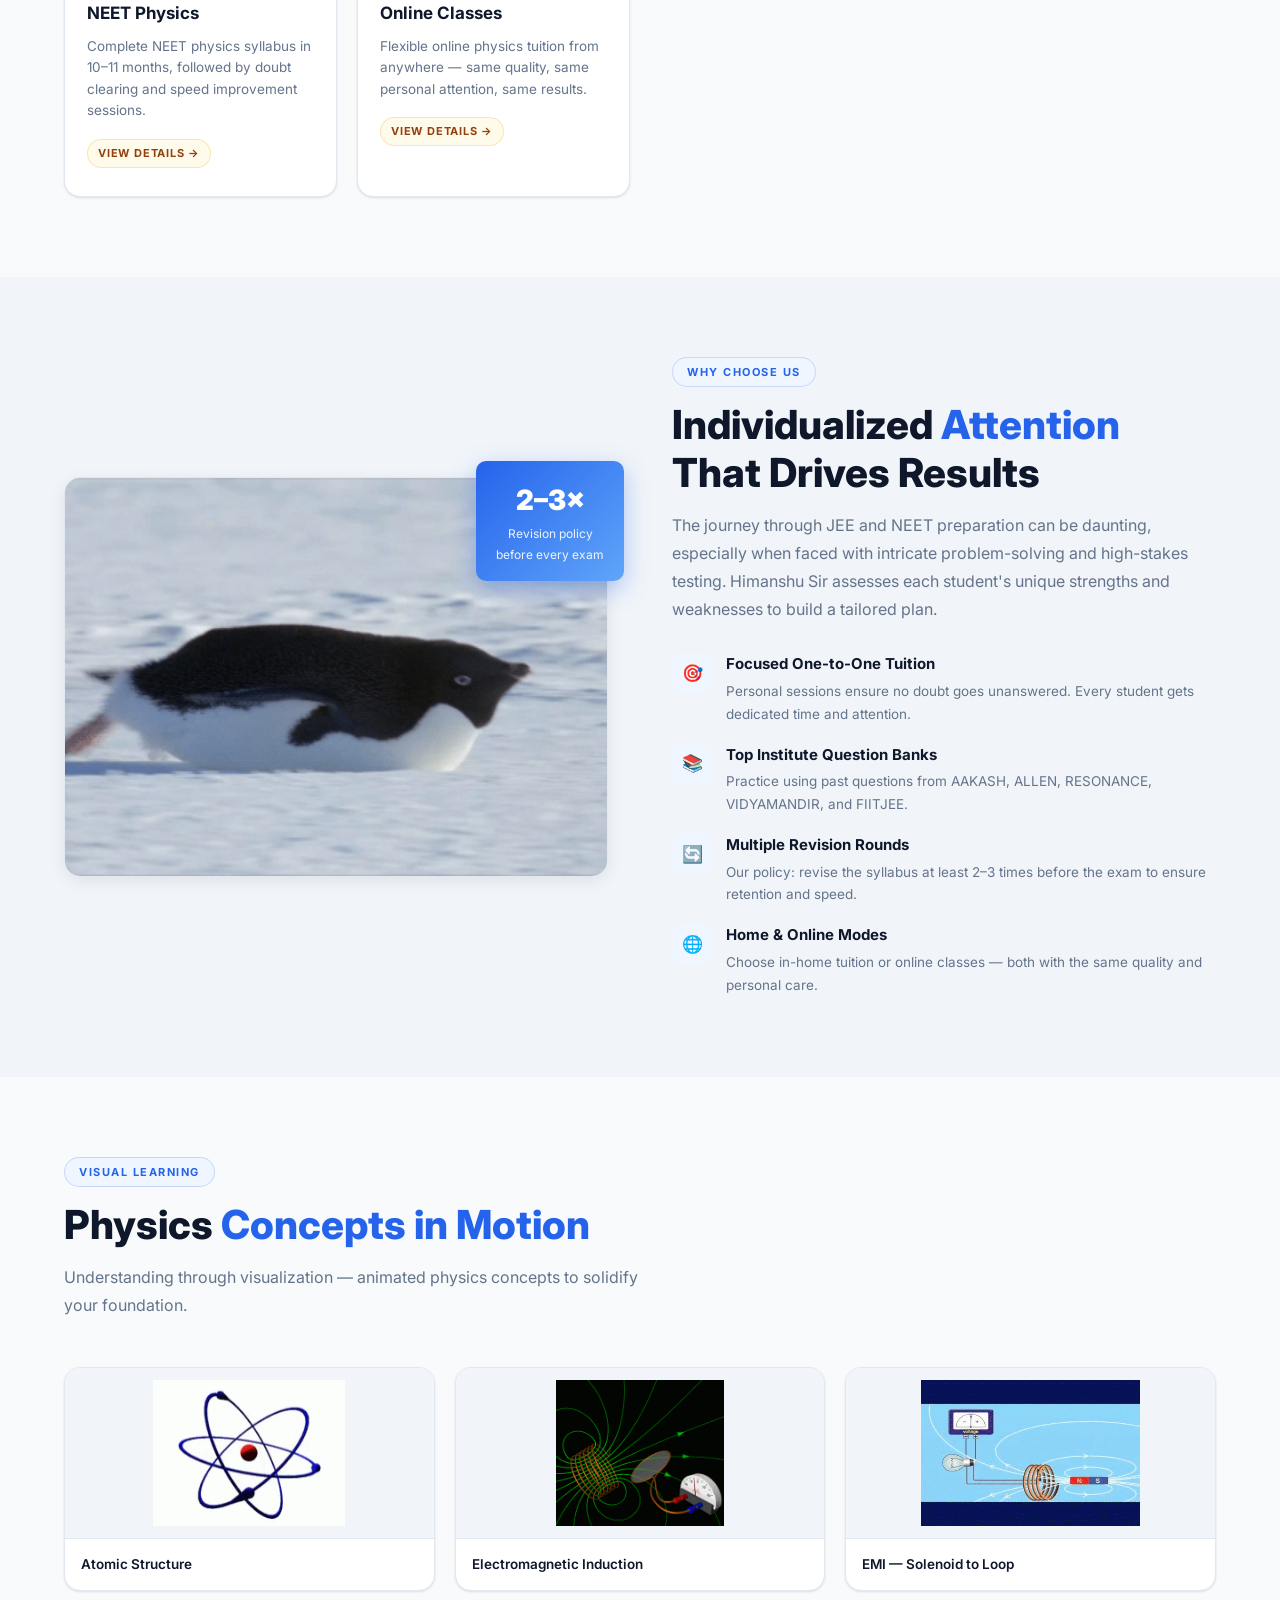
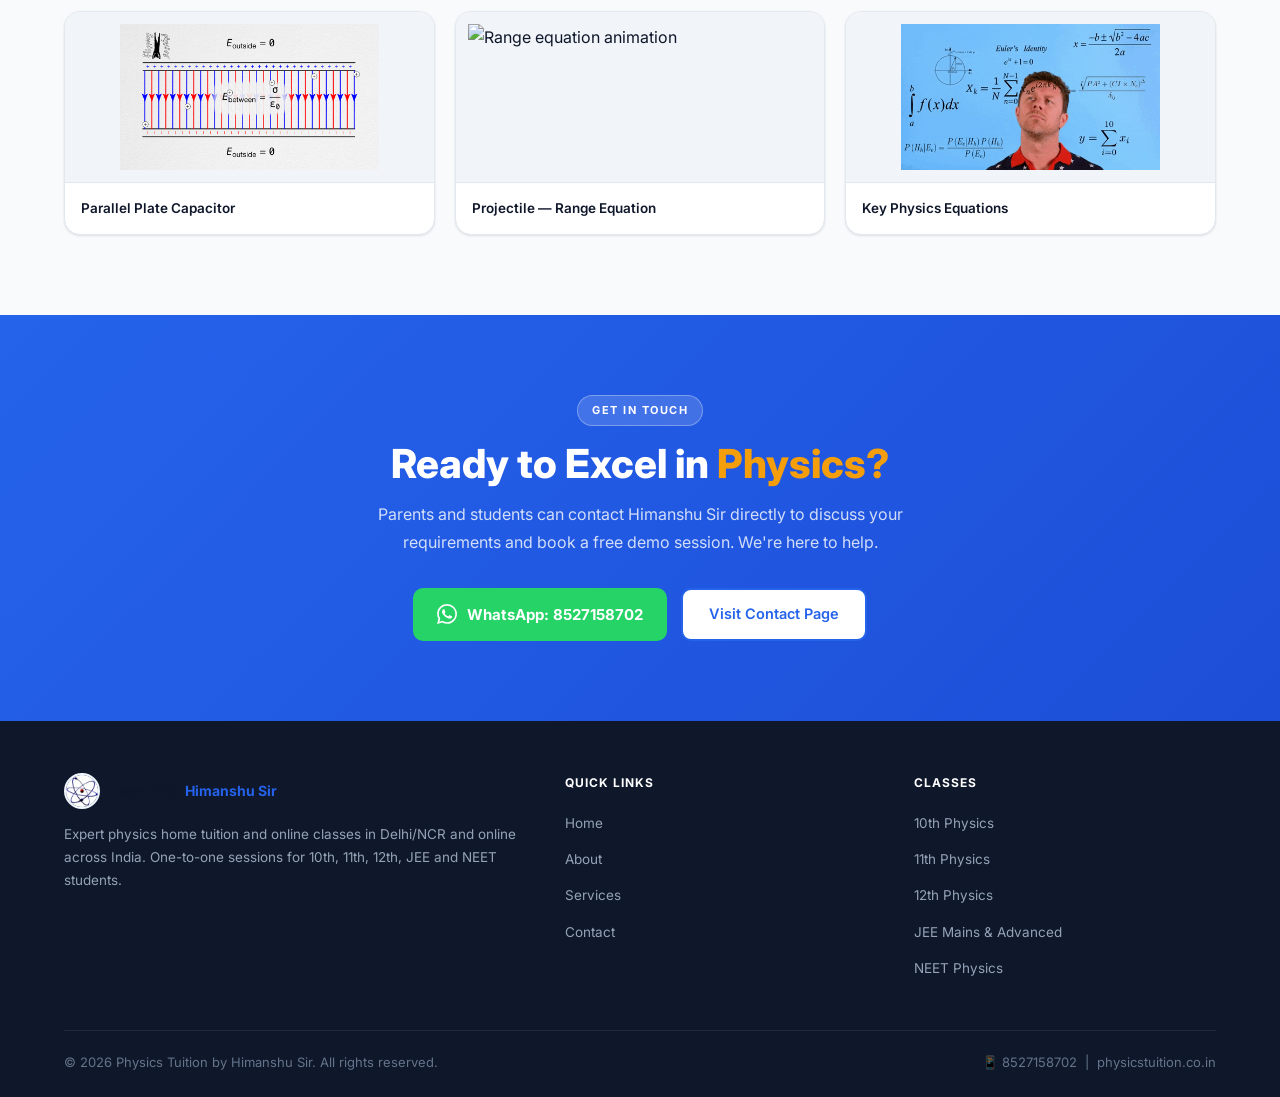
==== commit 840fda8a: "penguine" ====
--- a/physicstuition-website/index.html
+++ b/physicstuition-website/index.html
@@ -245,7 +245,7 @@
 
 				<!-- Image side -->
 				<div class="about-img-wrap">
-					<img src="assets/images/thumbnails/thumb-768x460.jpg" alt="Himanshu Sir teaching physics"
+					<img src="assets/animations/penguin-friction.gif" alt="Physics concept — friction animation"
 						loading="lazy" />
 					<div class="about-badge">
 						<div class="num">2–3×</div>
